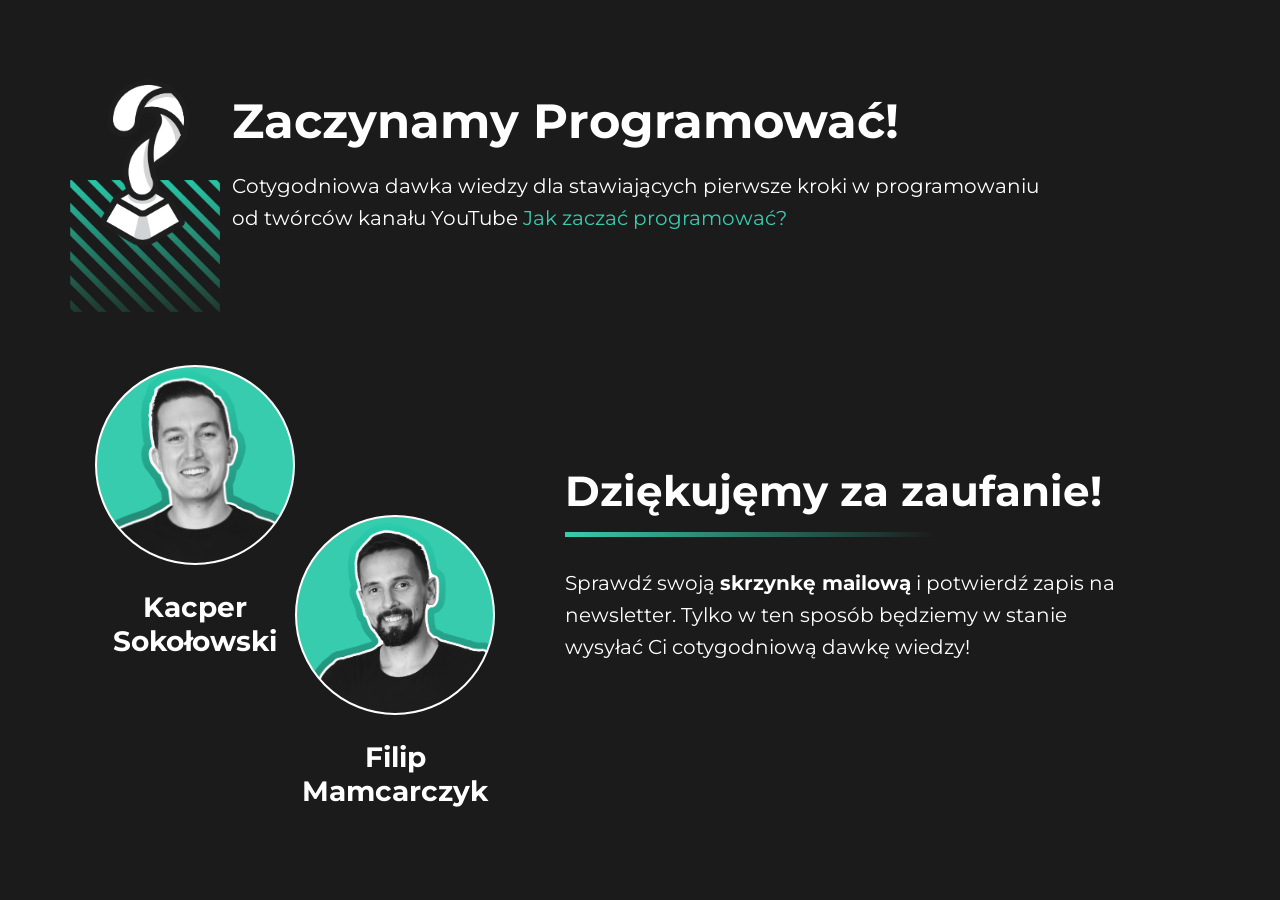
==== dzieki/index.html @ 453f4488 "Implementacja strony" ====
<html>
  <head>
    <meta name="viewport" content="width=device-width, initial-scale=1.0" />
    <link rel="stylesheet" href="../styles.css" />
    <link
      href="https://fonts.googleapis.com/css2?family=Montserrat:wght@400;700&display=swap"
      rel="stylesheet"
    />
    <link rel="icon" type="image/png" href="favicon.png" />
    <title>Zaczynamy Programować - Newsletter</title>
  </head>
  <body>
    <header>
      <div class="header__logotype">
        <div class="header__logo">
          <img
            class="header__logo__bg"
            src="../assets/logo-kreski.png"
            alt=""
          />
          <img
            class="header__logo__question-mark"
            src="../assets/logo-pytajnik.png"
            alt=""
          />
        </div>
        <div>
          <h1>Zaczynamy Programować!</h1>
          <p>
            Cotygodniowa dawka wiedzy dla stawiających pierwsze kroki w
            programowaniu<br />
            od twórców kanału YouTube
            <a href="https://www.youtube.com/channel/UCF4jzVCa2J45NXnNtf6XBoA"
              >Jak zaczać programować?</a
            >
          </p>
        </div>
      </div>
    </header>
    <main>
      <section>
        <div class="row">
          <div class="row__col">
            <div class="person__img person__img--kacper"></div>
            <h3>Kacper Sokołowski</h3>
          </div>

          <div class="row__col">
            <div class="person__img person__img--filip"></div>
            <h3>Filip Mamcarczyk</h3>
          </div>

          <section>
            <h2>Dziękujęmy za zaufanie!</h2>
            <p>
              Sprawdź swoją <b>skrzynkę mailową</b> i potwierdź zapis na
              newsletter. Tylko w ten sposób będziemy w stanie wysyłać Ci
              cotygodniową dawkę wiedzy!
            </p>
          </section>
        </div>
      </section>
    </main>
  </body>
</html>
---- styles.css ----
* {
  box-sizing: border-box;
  margin: 0;
  padding: 0;
}

body {
  background-color: #1b1b1b;
  color: #fff;
  font-family: 'Montserrat', sans-serif;
  width: 100vw;
  overflow-x: hidden;
}

.move-h {
  animation: kf-move-h 10s infinite linear;
}

.move-v {
  animation: kf-move-v 10s infinite linear;
}

header,
main {
  max-width: 1140px;
  width: 100%;
}

header {
  display: flex;
  align-items: center;
  justify-content: space-between;
  position: relative;
  margin: 50px auto;
}

header p {
  padding-left: 12px;
}

.header__logotype {
  display: flex;
  align-items: center;
}

.header__logo {
  position: relative;
  height: 225px;
  width: 150px;
  text-align: center;
}

.header__logo__bg {
  position: absolute;
  width: 150px;
  left: 0;
  top: 130px;
}

.header__logo__question-mark {
  height: 100%;
  width: auto;
  position: relative;
}

h1 {
  padding-left: 12px;
  font-size: 48px;
  margin-bottom: 20px;
}

h2 {
  margin: 100px 0 50px;
  font-size: 42px;
  position: relative;
}

h2:after {
  content: '';
  display: block;
  position: absolute;
  width: 100%;
  height: 5px;
  left: 0;
  bottom: -20px;
  background: linear-gradient(90deg, #38ccae 0%, transparent 60%);
}

h3 {
  margin-top: 25px;
  font-size: 28px;
}

main {
  padding: 0 25px;
}

section {
  width: 100%;
}

a {
  display: inline-block;
  color: #38ccae;
  text-decoration: none;
  position: relative;
}

a:after {
  content: '';
  background: linear-gradient(90deg, transparent, #38ccae);
  left: 0;
  bottom: 0;
  width: 0;
  height: 2px;
  position: absolute;
  transition: width 0.3s;
}

a:hover:after {
  width: 100%;
}

main {
  margin: 0 auto;
}

p {
  font-size: 20px;
  line-height: 32px;
}

.row {
  display: flex;
  margin-top: 90px;
  align-items: flex-start;
  position: relative;
}

.row p {
  flex: 1;
  padding: 0 50px 0 0;
}

.row section {
  padding-left: 70px;
  flex: 1;
}

.row section p {
  margin-bottom: 20px;
}

.row--img-left p {
  padding: 0 0 0 50px;
}

.row__col {
  width: 200px;
  text-align: center;
}

.row__col img {
  max-width: 200px;
}

.about-us__logo {
  width: 200px;
  border-radius: 50%;
  display: none;
}

.person__img {
  width: 200px;
  height: 200px;
  margin: 0 auto;
  background-size: 250px auto;
  background-color: #38ccae;
  border-radius: 50%;
  border: solid 2px #fff;
  position: relative;
}

.person__img--filip {
  margin-top: 150px;
  background-image: url('assets/filip.png');
  background-position: -10px -50px;
}

.person__img--kacper {
  background-image: url('assets/kacper.png');
  background-position: -30px -10px;
}

.person__contact {
  margin: 20px 10px;
}

.person__contact:after {
  bottom: -10px;
}

/*positioning*/

.header__guys {
  display: none;
  text-align: right;
  position: relative;
}

.header__guys {
  display: none;
}

.header__guys__left {
  max-width: 250px;
  position: absolute;
  top: -25px;
  left: -150px;
}

.header__guys__right {
  position: relative;
  margin-top: 50px;
  max-width: 225px;
}

.header__guys__dots {
  position: absolute;
  width: 200px;
  top: -25px;
  left: -200px;
}

.header__guys__waves {
  position: absolute;
  width: 300px;
  bottom: -25px;
  left: -200px;
  z-index: 1;
}

.header__bg {
  display: none;
}

.header__bg img {
  height: 100px;
  position: absolute;
}

.header__bg .header__bg__ring-1,
.header__bg .header__bg__ring-2,
.header__bg .header__bg__ring-3 {
  height: 25px;
}

.header__bg .header__bg__ring-1 {
  left: -100px;
  top: 40%;
}

.header__bg .header__bg__ring-2 {
  left: 45%;
  top: 50px;
}

.header__bg .header__bg__ring-3 {
  right: -100px;
  top: -25px;
  animation-delay: -3s;
}

.header__bg .header__bg__circle-1 {
  left: 35%;
  top: -25px;
}

.header__bg .header__bg__circle-2 {
  left: 20%;
  bottom: -100px;
}

.header__bg .header__bg__zigzag {
  height: 75px;
  left: 50px;
  top: -50px;
  opacity: 0.5;
}

.header__bg .header__bg__dots {
  height: 125px;
  left: -200px;
  bottom: 0px;
}

.header__bg .header__bg__button {
  left: -150px;
  bottom: -20px;
  animation-delay: 1s;
}

.header__bg .header__bg__question-mark {
  left: 30%;
  bottom: -100px;
}

.row__bg {
  display: none;
}

.row__bg img {
  position: absolute;
  z-index: -1;
}

.row__bg__circle-1 {
  width: 100px;
  top: -30px;
  right: 150px;
}

.row__bg__zigzag-1 {
  height: 80px;
  right: -50px;
  bottom: -30px;
}

.row__bg__zigzag-2 {
  height: 100px;
  right: -150px;
  top: -50px;
  opacity: 0.5;
}

.row__bg__zigzag-3 {
  height: 100px;
  left: 100%;
  top: -50px;
  opacity: 0.5;
}

.row__bg__dots-1 {
  width: 150px;
  left: -80px;
  top: 60px;
}

.row__bg__dots-2 {
  width: 225px;
  left: 30%;
  top: -100px;
}

.row__bg__dots-3 {
  width: 300px;
  right: 10%;
  top: 0;
}

.row__bg__dots-4 {
  width: 300px;
  right: -10%;
  top: 0;
}

.row__bg__dots-4 {
  width: 350px;
  left: 25%;
  top: -125px;
}

.row__bg__dots-5 {
  width: 425px;
  left: 65%;
  top: 1200px;
}

.row__bg__button-1 {
  width: 125px;
  right: -125px;
  top: -100px;
  opacity: 0.5;
}

.row__bg__waves-1 {
  height: 100px;
  top: 0;
  left: -200px;
  opacity: 0.1;
  animation-delay: 2s;
}

.row__bg__waves-2 {
  height: 100px;
  top: 800px;
  right: -200px;
  opacity: 0.1;
  animation-delay: 2s;
}

.section__bg__question-mark-1 {
  height: 75px;
  left: 45%;
  bottom: -100px;
}

.header__bg__circle-2 {
  width: 400px;
  left: -300px;
  top: 50px;
  opacity: 0.5;
}

.row__bg__button-2 {
  height: 100px;
  top: 100%;
  right: 150px;
  opacity: 0.5;
  animation-delay: 2s;
}

.row__bg__button-3 {
  height: 120px;
  top: 500px;
  left: 150px;
  opacity: 0.2;
  animation-delay: 2s;
}

.row__bg__button-3 {
  height: 200px;
  top: 1000px;
  left: -150px;
  opacity: 0.4;
  animation-delay: 2s;
}

.row__bg__ring-3,
.row__bg__ring-4,
.row__bg__ring-5,
.row__bg__ring-6,
.row__bg__ring-7,
.row__bg__ring-8 {
  height: 25px;
}

.row__bg__circle-3 {
  width: 300px;
  left: -300px;
  top: -250px;
  opacity: 0.5;
}

.row__bg__ring-4 {
  right: -75px;
  top: -25px;
  animation-delay: 3s;
}

.row__bg__ring-5 {
  left: -125px;
  bottom: 25px;
  animation-delay: 5s;
}

.row__bg__ring-6 {
  right: -100px;
  bottom: 25px;
  animation-delay: 1s;
}

.row__bg__ring-7 {
  left: -100px;
  top: -25px;
  animation-delay: 2s;
}

.row__bg__ring-8 {
  left: 30%;
  top: -75px;
  animation-delay: 6s;
}

.row__bg__ring-9 {
  left: -80px;
  top: 375px;
  animation-delay: 6s;
}

.main-video-container {
  overflow: hidden;
  position: relative;
  width: 100%;
  margin-bottom: 50px;
}

.main-video-container::after {
  padding-top: 56.25%;
  display: block;
  content: '';
}

.main-video-container iframe {
  position: absolute;
  top: 0;
  left: 0;
  width: 100%;
  height: 100%;
}

.main-video-description {
  margin-bottom: 50px;
}

.episode {
  display: block;
  font-size: 24px;
  margin: 16px 0;
}

.episode a {
  color: #fff;
  transition: color 0.3s;
}

.episode a:hover {
  color: #38ccae;
}

.rotate-slow {
  animation: kf-rotate 100s infinite;
}

.rotate-medium {
  animation: kf-rotate 80s infinite;
}

.rotate-fast {
  animation: kf-rotate 60s infinite;
}

.blink {
  animation: kf-blink 1.25s infinite;
}

@keyframes kf-rotate {
  0% {
    transform: rotate(0deg);
  }
  100% {
    transform: rotate(360deg);
  }
}

@keyframes kf-move-h {
  0% {
    transform: translateX(0);
  }
  25% {
    transform: translateX(25px);
  }
  75% {
    transform: translateX(-25px);
  }
  100% {
    transform: translateX(0);
  }
}

@keyframes kf-move-v {
  0% {
    transform: translateY(0);
  }
  25% {
    transform: translateY(25px);
  }
  50% {
    transform: translateY(0);
  }
  75% {
    transform: translateY(-25px);
  }
  100% {
    transform: translateY(0);
  }
}

@keyframes kf-blink {
  0% {
    opacity: 1;
  }
  50% {
    opacity: 1;
  }
  51% {
    opacity: 0;
  }
  100% {
    opacity: 0;
  }
}

/* RWD */

@media (min-width: 813px) {
  .header__bg {
    display: block;
  }

  .about-us__logo {
    display: block;
  }

  .header__guys {
    display: block;
  }

  .row__bg {
    display: block;
  }
}

@media (max-width: 812px) {
  header {
    margin: 25px 0 50px;
  }

  main {
    margin: 25px 0;
    padding: 0 25px;
  }

  .header__logotype {
    flex-wrap: wrap;
    justify-content: center;
  }

  .header__logo {
    margin-bottom: 50px;
    order: 2;
  }

  h1 {
    font-size: 42px;
    order: 1;
    padding-left: 0;
  }

  h2 {
    margin: 50px 0;
  }

  h2:after {
    background: linear-gradient(90deg, #38ccae 0%, #1b1b1b 90%);
  }

  .row {
    width: 100%;
    flex-wrap: wrap;
    margin-top: 25px;
    justify-content: center;
  }

  .row p {
    margin: 25px 0 50px;
    padding: 0;
    order: 1;
    font-size: 16px;
  }

  .row__col {
    width: 100%;
  }
}

#subscribe-button {
  color: white;
  font-weight: 900;
  font-size: 32px;
  width: 100%;
  background-color: #38ccae;
  padding: 20px 0;
  text-align: center;
}
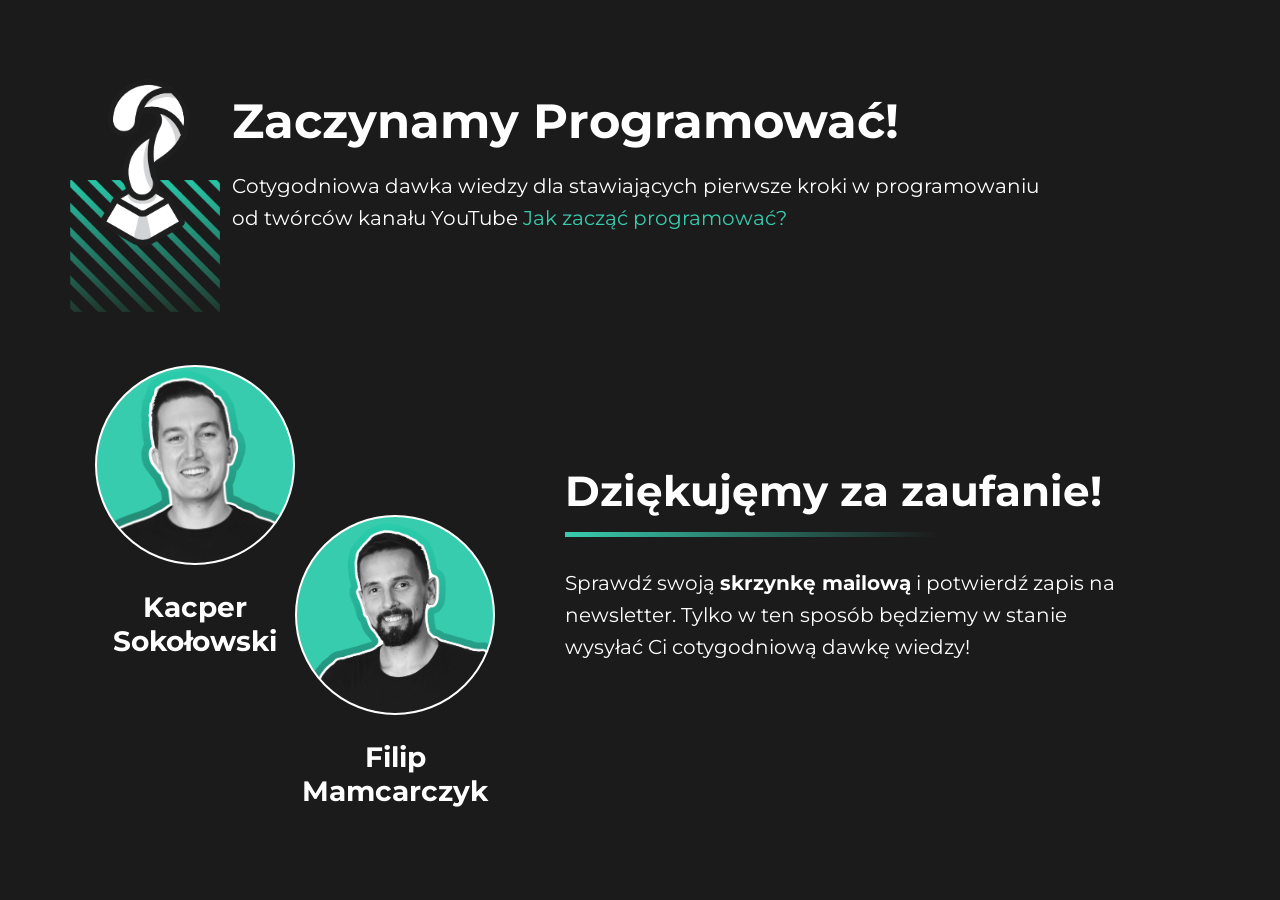
==== commit 6ab85d0f: "Fix typo" ====
--- a/dzieki/index.html
+++ b/dzieki/index.html
@@ -31,7 +31,7 @@
             programowaniu<br />
             od twórców kanału YouTube
             <a href="https://www.youtube.com/channel/UCF4jzVCa2J45NXnNtf6XBoA"
-              >Jak zaczać programować?</a
+              >Jak zacząć programować?</a
             >
           </p>
         </div>
@@ -61,5 +61,20 @@
         </div>
       </section>
     </main>
+
+    <!-- Global site tag (gtag.js) - Google Analytics -->
+    <script
+      async
+      src="https://www.googletagmanager.com/gtag/js?id=G-33ZYPK6H87"
+    ></script>
+    <script>
+      window.dataLayer = window.dataLayer || [];
+      function gtag() {
+        dataLayer.push(arguments);
+      }
+      gtag('js', new Date());
+
+      gtag('config', 'G-33ZYPK6H87');
+    </script>
   </body>
 </html>
--- a/styles.css
+++ b/styles.css
@@ -10,14 +10,6 @@
   font-family: 'Montserrat', sans-serif;
   width: 100vw;
   overflow-x: hidden;
-}
-
-.move-h {
-  animation: kf-move-h 10s infinite linear;
-}
-
-.move-v {
-  animation: kf-move-v 10s infinite linear;
 }
 
 header,
@@ -151,23 +143,9 @@
   margin-bottom: 20px;
 }
 
-.row--img-left p {
-  padding: 0 0 0 50px;
-}
-
 .row__col {
   width: 200px;
   text-align: center;
-}
-
-.row__col img {
-  max-width: 200px;
-}
-
-.about-us__logo {
-  width: 200px;
-  border-radius: 50%;
-  display: none;
 }
 
 .person__img {
@@ -192,434 +170,9 @@
   background-position: -30px -10px;
 }
 
-.person__contact {
-  margin: 20px 10px;
-}
-
-.person__contact:after {
-  bottom: -10px;
-}
-
 /*positioning*/
 
-.header__guys {
-  display: none;
-  text-align: right;
-  position: relative;
-}
-
-.header__guys {
-  display: none;
-}
-
-.header__guys__left {
-  max-width: 250px;
-  position: absolute;
-  top: -25px;
-  left: -150px;
-}
-
-.header__guys__right {
-  position: relative;
-  margin-top: 50px;
-  max-width: 225px;
-}
-
-.header__guys__dots {
-  position: absolute;
-  width: 200px;
-  top: -25px;
-  left: -200px;
-}
-
-.header__guys__waves {
-  position: absolute;
-  width: 300px;
-  bottom: -25px;
-  left: -200px;
-  z-index: 1;
-}
-
-.header__bg {
-  display: none;
-}
-
-.header__bg img {
-  height: 100px;
-  position: absolute;
-}
-
-.header__bg .header__bg__ring-1,
-.header__bg .header__bg__ring-2,
-.header__bg .header__bg__ring-3 {
-  height: 25px;
-}
-
-.header__bg .header__bg__ring-1 {
-  left: -100px;
-  top: 40%;
-}
-
-.header__bg .header__bg__ring-2 {
-  left: 45%;
-  top: 50px;
-}
-
-.header__bg .header__bg__ring-3 {
-  right: -100px;
-  top: -25px;
-  animation-delay: -3s;
-}
-
-.header__bg .header__bg__circle-1 {
-  left: 35%;
-  top: -25px;
-}
-
-.header__bg .header__bg__circle-2 {
-  left: 20%;
-  bottom: -100px;
-}
-
-.header__bg .header__bg__zigzag {
-  height: 75px;
-  left: 50px;
-  top: -50px;
-  opacity: 0.5;
-}
-
-.header__bg .header__bg__dots {
-  height: 125px;
-  left: -200px;
-  bottom: 0px;
-}
-
-.header__bg .header__bg__button {
-  left: -150px;
-  bottom: -20px;
-  animation-delay: 1s;
-}
-
-.header__bg .header__bg__question-mark {
-  left: 30%;
-  bottom: -100px;
-}
-
-.row__bg {
-  display: none;
-}
-
-.row__bg img {
-  position: absolute;
-  z-index: -1;
-}
-
-.row__bg__circle-1 {
-  width: 100px;
-  top: -30px;
-  right: 150px;
-}
-
-.row__bg__zigzag-1 {
-  height: 80px;
-  right: -50px;
-  bottom: -30px;
-}
-
-.row__bg__zigzag-2 {
-  height: 100px;
-  right: -150px;
-  top: -50px;
-  opacity: 0.5;
-}
-
-.row__bg__zigzag-3 {
-  height: 100px;
-  left: 100%;
-  top: -50px;
-  opacity: 0.5;
-}
-
-.row__bg__dots-1 {
-  width: 150px;
-  left: -80px;
-  top: 60px;
-}
-
-.row__bg__dots-2 {
-  width: 225px;
-  left: 30%;
-  top: -100px;
-}
-
-.row__bg__dots-3 {
-  width: 300px;
-  right: 10%;
-  top: 0;
-}
-
-.row__bg__dots-4 {
-  width: 300px;
-  right: -10%;
-  top: 0;
-}
-
-.row__bg__dots-4 {
-  width: 350px;
-  left: 25%;
-  top: -125px;
-}
-
-.row__bg__dots-5 {
-  width: 425px;
-  left: 65%;
-  top: 1200px;
-}
-
-.row__bg__button-1 {
-  width: 125px;
-  right: -125px;
-  top: -100px;
-  opacity: 0.5;
-}
-
-.row__bg__waves-1 {
-  height: 100px;
-  top: 0;
-  left: -200px;
-  opacity: 0.1;
-  animation-delay: 2s;
-}
-
-.row__bg__waves-2 {
-  height: 100px;
-  top: 800px;
-  right: -200px;
-  opacity: 0.1;
-  animation-delay: 2s;
-}
-
-.section__bg__question-mark-1 {
-  height: 75px;
-  left: 45%;
-  bottom: -100px;
-}
-
-.header__bg__circle-2 {
-  width: 400px;
-  left: -300px;
-  top: 50px;
-  opacity: 0.5;
-}
-
-.row__bg__button-2 {
-  height: 100px;
-  top: 100%;
-  right: 150px;
-  opacity: 0.5;
-  animation-delay: 2s;
-}
-
-.row__bg__button-3 {
-  height: 120px;
-  top: 500px;
-  left: 150px;
-  opacity: 0.2;
-  animation-delay: 2s;
-}
-
-.row__bg__button-3 {
-  height: 200px;
-  top: 1000px;
-  left: -150px;
-  opacity: 0.4;
-  animation-delay: 2s;
-}
-
-.row__bg__ring-3,
-.row__bg__ring-4,
-.row__bg__ring-5,
-.row__bg__ring-6,
-.row__bg__ring-7,
-.row__bg__ring-8 {
-  height: 25px;
-}
-
-.row__bg__circle-3 {
-  width: 300px;
-  left: -300px;
-  top: -250px;
-  opacity: 0.5;
-}
-
-.row__bg__ring-4 {
-  right: -75px;
-  top: -25px;
-  animation-delay: 3s;
-}
-
-.row__bg__ring-5 {
-  left: -125px;
-  bottom: 25px;
-  animation-delay: 5s;
-}
-
-.row__bg__ring-6 {
-  right: -100px;
-  bottom: 25px;
-  animation-delay: 1s;
-}
-
-.row__bg__ring-7 {
-  left: -100px;
-  top: -25px;
-  animation-delay: 2s;
-}
-
-.row__bg__ring-8 {
-  left: 30%;
-  top: -75px;
-  animation-delay: 6s;
-}
-
-.row__bg__ring-9 {
-  left: -80px;
-  top: 375px;
-  animation-delay: 6s;
-}
-
-.main-video-container {
-  overflow: hidden;
-  position: relative;
-  width: 100%;
-  margin-bottom: 50px;
-}
-
-.main-video-container::after {
-  padding-top: 56.25%;
-  display: block;
-  content: '';
-}
-
-.main-video-container iframe {
-  position: absolute;
-  top: 0;
-  left: 0;
-  width: 100%;
-  height: 100%;
-}
-
-.main-video-description {
-  margin-bottom: 50px;
-}
-
-.episode {
-  display: block;
-  font-size: 24px;
-  margin: 16px 0;
-}
-
-.episode a {
-  color: #fff;
-  transition: color 0.3s;
-}
-
-.episode a:hover {
-  color: #38ccae;
-}
-
-.rotate-slow {
-  animation: kf-rotate 100s infinite;
-}
-
-.rotate-medium {
-  animation: kf-rotate 80s infinite;
-}
-
-.rotate-fast {
-  animation: kf-rotate 60s infinite;
-}
-
-.blink {
-  animation: kf-blink 1.25s infinite;
-}
-
-@keyframes kf-rotate {
-  0% {
-    transform: rotate(0deg);
-  }
-  100% {
-    transform: rotate(360deg);
-  }
-}
-
-@keyframes kf-move-h {
-  0% {
-    transform: translateX(0);
-  }
-  25% {
-    transform: translateX(25px);
-  }
-  75% {
-    transform: translateX(-25px);
-  }
-  100% {
-    transform: translateX(0);
-  }
-}
-
-@keyframes kf-move-v {
-  0% {
-    transform: translateY(0);
-  }
-  25% {
-    transform: translateY(25px);
-  }
-  50% {
-    transform: translateY(0);
-  }
-  75% {
-    transform: translateY(-25px);
-  }
-  100% {
-    transform: translateY(0);
-  }
-}
-
-@keyframes kf-blink {
-  0% {
-    opacity: 1;
-  }
-  50% {
-    opacity: 1;
-  }
-  51% {
-    opacity: 0;
-  }
-  100% {
-    opacity: 0;
-  }
-}
-
 /* RWD */
-
-@media (min-width: 813px) {
-  .header__bg {
-    display: block;
-  }
-
-  .about-us__logo {
-    display: block;
-  }
-
-  .header__guys {
-    display: block;
-  }
-
-  .row__bg {
-    display: block;
-  }
-}
 
 @media (max-width: 812px) {
   header {
@@ -683,3 +236,11 @@
   padding: 20px 0;
   text-align: center;
 }
+
+#subscribe-button:hover {
+  box-shadow: inset 0 0 5px #000000;
+}
+
+#subscribe-button:after {
+  background: none;
+}
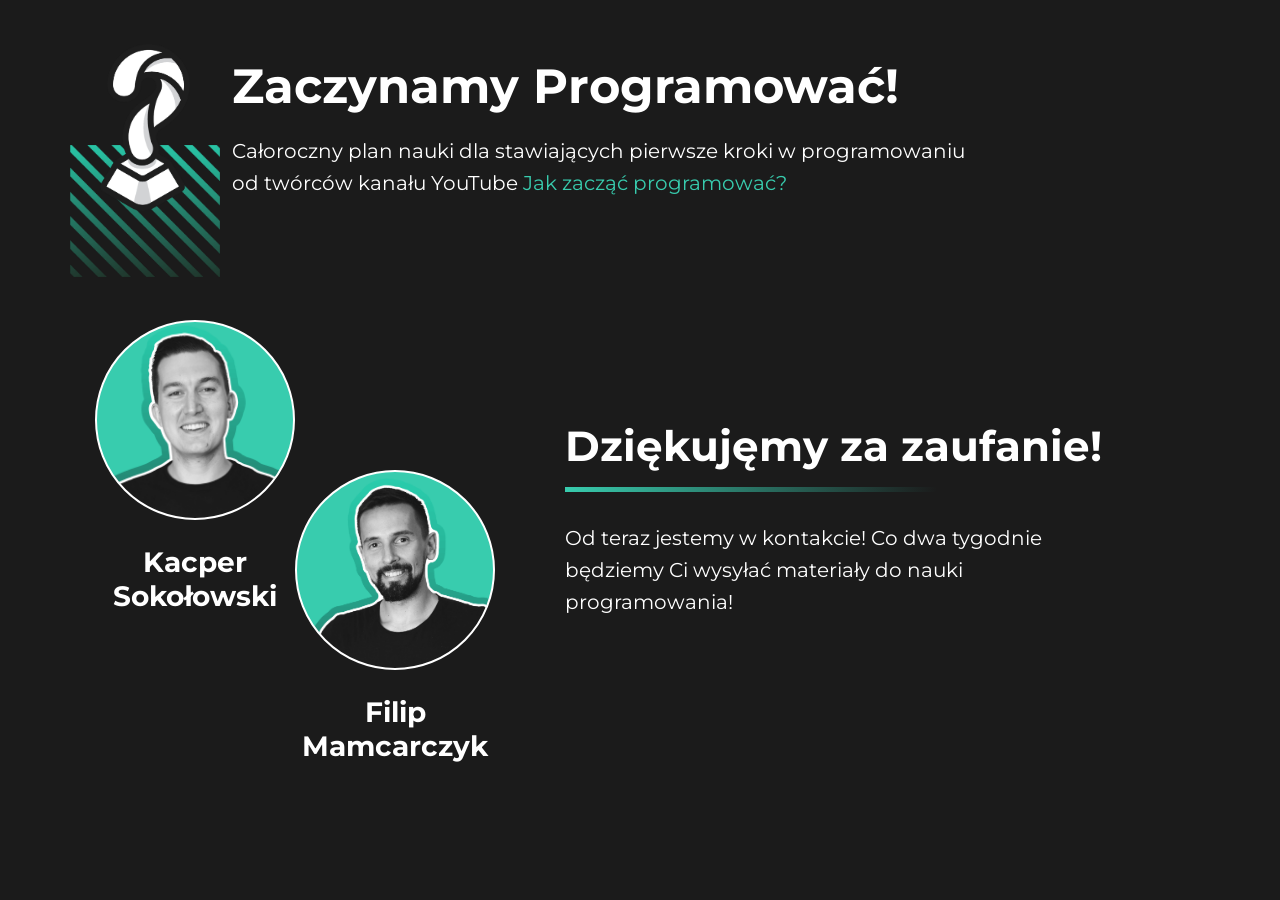
==== commit e38c8613: "stylefixing" ====
--- a/dzieki/index.html
+++ b/dzieki/index.html
@@ -6,7 +6,7 @@
       href="https://fonts.googleapis.com/css2?family=Montserrat:wght@400;700&display=swap"
       rel="stylesheet"
     />
-    <link rel="icon" type="image/png" href="favicon.png" />
+    <link rel="icon" type="image/png" href="../favicon.png" />
     <title>Zaczynamy Programować - Newsletter</title>
   </head>
   <body>
@@ -27,7 +27,7 @@
         <div>
           <h1>Zaczynamy Programować!</h1>
           <p>
-            Cotygodniowa dawka wiedzy dla stawiających pierwsze kroki w
+            Całoroczny plan nauki dla stawiających pierwsze kroki w
             programowaniu<br />
             od twórców kanału YouTube
             <a href="https://www.youtube.com/channel/UCF4jzVCa2J45NXnNtf6XBoA"
@@ -53,9 +53,8 @@
           <section>
             <h2>Dziękujęmy za zaufanie!</h2>
             <p>
-              Sprawdź swoją <b>skrzynkę mailową</b> i potwierdź zapis na
-              newsletter. Tylko w ten sposób będziemy w stanie wysyłać Ci
-              cotygodniową dawkę wiedzy!
+              Od teraz jestemy w kontakcie! Co dwa tygodnie będziemy Ci wysyłać
+              materiały do nauki programowania!
             </p>
           </section>
         </div>
@@ -72,9 +71,9 @@
       function gtag() {
         dataLayer.push(arguments);
       }
-      gtag('js', new Date());
+      gtag("js", new Date());
 
-      gtag('config', 'G-33ZYPK6H87');
+      gtag("config", "G-33ZYPK6H87");
     </script>
   </body>
 </html>
--- a/styles.css
+++ b/styles.css
@@ -7,7 +7,7 @@
 body {
   background-color: #1b1b1b;
   color: #fff;
-  font-family: 'Montserrat', sans-serif;
+  font-family: "Montserrat", sans-serif;
   width: 100vw;
   overflow-x: hidden;
 }
@@ -23,7 +23,7 @@
   align-items: center;
   justify-content: space-between;
   position: relative;
-  margin: 50px auto;
+  margin: 15px auto;
 }
 
 header p {
@@ -68,7 +68,7 @@
 }
 
 h2:after {
-  content: '';
+  content: "";
   display: block;
   position: absolute;
   width: 100%;
@@ -99,7 +99,7 @@
 }
 
 a:after {
-  content: '';
+  content: "";
   background: linear-gradient(90deg, transparent, #38ccae);
   left: 0;
   bottom: 0;
@@ -124,7 +124,7 @@
 
 .row {
   display: flex;
-  margin-top: 90px;
+  margin-top: 80px;
   align-items: flex-start;
   position: relative;
 }
@@ -140,7 +140,7 @@
 }
 
 .row section p {
-  margin-bottom: 20px;
+  margin-bottom: 15px;
 }
 
 .row__col {
@@ -161,18 +161,26 @@
 
 .person__img--filip {
   margin-top: 150px;
-  background-image: url('assets/filip.png');
+  background-image: url("assets/filip.png");
   background-position: -10px -50px;
 }
 
 .person__img--kacper {
-  background-image: url('assets/kacper.png');
+  background-image: url("assets/kacper.png");
   background-position: -30px -10px;
 }
 
 /*positioning*/
 
 /* RWD */
+
+#mobile-headline {
+  display: none;
+}
+
+#authors {
+  display: none;
+}
 
 @media (max-width: 812px) {
   header {
@@ -190,14 +198,26 @@
   }
 
   .header__logo {
-    margin-bottom: 50px;
-    order: 2;
+    display: none;
+  }
+
+  header p {
+    padding: 0 25px;
+    display: none;
+  }
+
+  #mobile-headline {
+    display: block;
+  }
+
+  #authors {
+    display: block;
   }
 
   h1 {
-    font-size: 42px;
+    font-size: 32px;
     order: 1;
-    padding-left: 0;
+    padding: 0 20px;
   }
 
   h2 {
@@ -222,8 +242,17 @@
     font-size: 16px;
   }
 
+  .row section {
+    order: 1;
+  }
+
+  .row section {
+    padding-left: 0;
+  }
+
   .row__col {
     width: 100%;
+    order: 2;
   }
 }
 
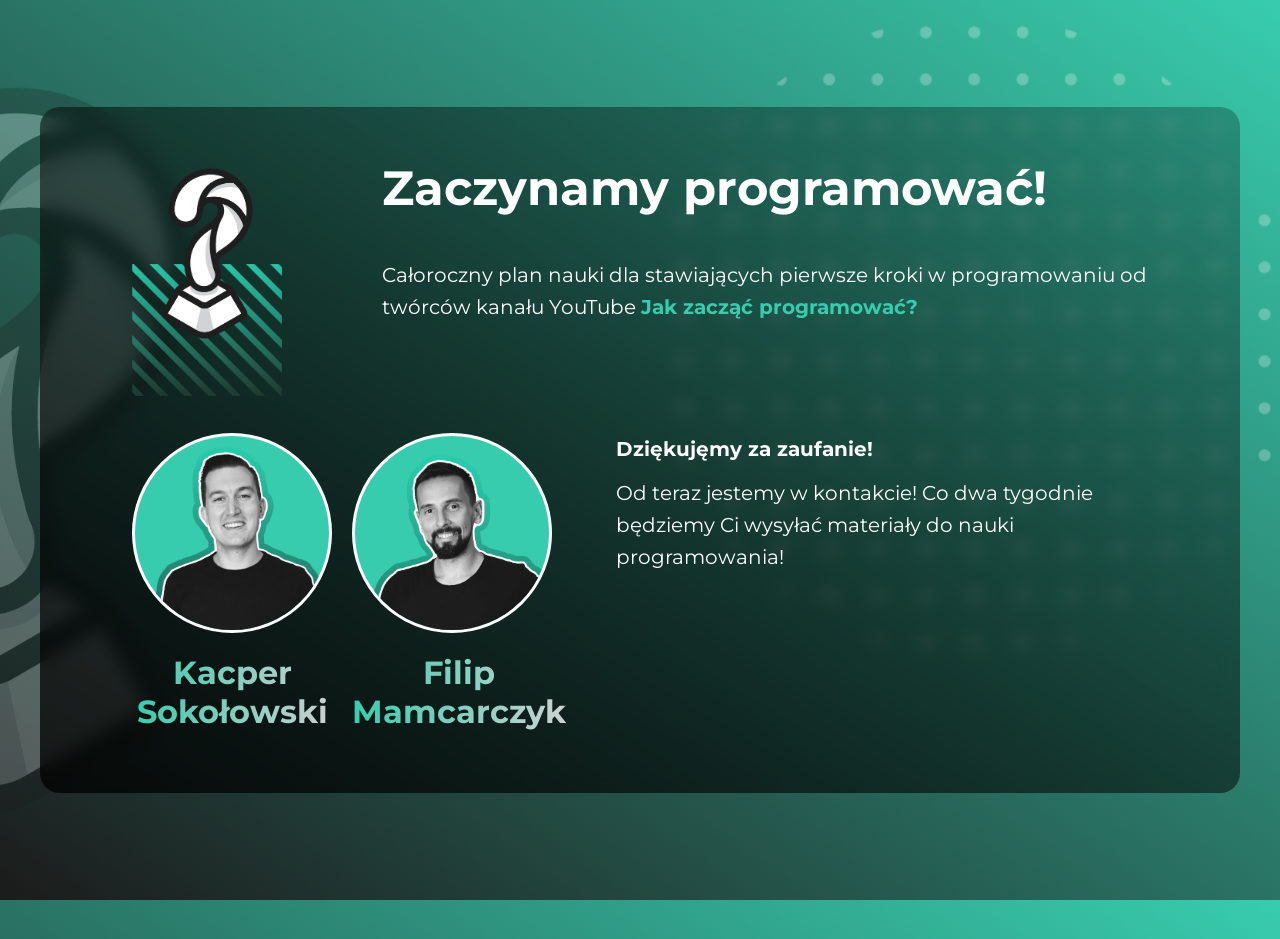
==== commit 3ca62edf: "Glass redesign" ====
--- a/dzieki/index.html
+++ b/dzieki/index.html
@@ -10,59 +10,55 @@
     <title>Zaczynamy Programować - Newsletter</title>
   </head>
   <body>
-    <header>
-      <div class="header__logotype">
-        <div class="header__logo">
-          <img
-            class="header__logo__bg"
-            src="../assets/logo-kreski.png"
-            alt=""
-          />
-          <img
-            class="header__logo__question-mark"
-            src="../assets/logo-pytajnik.png"
-            alt=""
-          />
-        </div>
-        <div>
-          <h1>Zaczynamy Programować!</h1>
-          <p>
-            Całoroczny plan nauki dla stawiających pierwsze kroki w
-            programowaniu<br />
-            od twórców kanału YouTube
-            <a href="https://www.youtube.com/channel/UCF4jzVCa2J45NXnNtf6XBoA"
-              >Jak zacząć programować?</a
-            >
+    <div class="background">
+      <img src="../img/button.png" alt="" class="background__img background__img--button">
+      <img src="../img/dots.png"  alt="" class="background__img background__img--dots">
+      
+      <img src="../img/logo-question-mark.png" alt="" class="background__img background__img--logo">
+  </div>
+  <div class="container">
+      <div class="logo">
+          <img src="../img/logo-bg.png" alt="" class="logo__bg">
+          <img src="../img/logo-question-mark.png" alt="" class="logo__question-mark">
+      </div>
+      <header>
+          <h1>Zaczynamy programować!</h1>
+          <p>Całoroczny plan nauki dla stawiających pierwsze kroki w programowaniu od twórców kanału YouTube 
+              <a class="header__link" href="https://jakzaczacprogramowac.pl">
+                  Jak zacząć programować?
+              </a>
           </p>
-        </div>
-      </div>
-    </header>
-    <main>
-      <section>
-        <div class="row">
-          <div class="row__col">
-            <div class="person__img person__img--kacper"></div>
-            <h3>Kacper Sokołowski</h3>
-          </div>
-
-          <div class="row__col">
-            <div class="person__img person__img--filip"></div>
-            <h3>Filip Mamcarczyk</h3>
-          </div>
-
+      </header>
+      <main>
+          <section class="section--people">
+              <h2 id="authors">Autorzy</h2>
+              <ul class="people">
+                  <li class="person">
+                      <div class="person__img-container">
+                          <img src="../img/kacper.png" alt="" class="person__img">
+                      </div>
+                      <span class="person__name">Kacper Sokołowski</span>
+                  </li>
+                  <li class="person">
+                      <div class="person__img-container">
+                          <img src="../img/filip.png" alt="" class="person__img person__img--filip">
+                      </div>
+                      <span class="person__name">Filip Mamcarczyk</span>
+                  </li>
+              </ul>
+          </section>
           <section>
-            <h2>Dziękujęmy za zaufanie!</h2>
-            <p>
-              Od teraz jestemy w kontakcie! Co dwa tygodnie będziemy Ci wysyłać
-              materiały do nauki programowania!
-            </p>
+              <p><b>Dziękujęmy za zaufanie!</b></p>
+              <p>
+                Od teraz jestemy w kontakcie! Co dwa tygodnie będziemy Ci wysyłać
+                materiały do nauki programowania!
+              </p>
           </section>
-        </div>
-      </section>
-    </main>
+      </main>
+  </div>  
 
     <!-- Global site tag (gtag.js) - Google Analytics -->
-    <script
+    <!-- <script
       async
       src="https://www.googletagmanager.com/gtag/js?id=G-33ZYPK6H87"
     ></script>
@@ -74,6 +70,6 @@
       gtag("js", new Date());
 
       gtag("config", "G-33ZYPK6H87");
-    </script>
+    </script> -->
   </body>
 </html>
--- a/styles.css
+++ b/styles.css
@@ -1,173 +1,216 @@
+:root {
+  --green: #38ccae;
+  --dark: #1b1b1b;
+}
+
 * {
+  padding: 0;
+  margin: 0;
   box-sizing: border-box;
-  margin: 0;
-  padding: 0;
 }
 
 body {
-  background-color: #1b1b1b;
+  width: 100vw;
+  height: 100vh;
+  display: flex;
+  justify-content: center;
+  align-items: center;
+  background: #1b1b1b;
+  background: linear-gradient(to top right, var(--dark), var(--green));
+  overflow: hidden;
+}
+
+.container {
+  max-width: 1200px;
+  display: flex;
+  flex-wrap: wrap;
+  padding: 32px 92px;
+  border-radius: 20px;
+  background: linear-gradient(to left bottom, rgba(0, 0, 0, 0.25), rgba(0, 0, 0, 0.75));
+  backdrop-filter: blur(8px);
   color: #fff;
-  font-family: "Montserrat", sans-serif;
-  width: 100vw;
-  overflow-x: hidden;
-}
-
-header,
-main {
-  max-width: 1140px;
+  font-family: "Montserrat", Arial, Helvetica, sans-serif;
+}
+
+
+.background__img {
+  position: absolute;
+}
+
+.background__img--button {
+  right: 60%;
+  bottom: 100%;
+  height: 30vh;
+  animation: slideDown 12s linear infinite;
+}   
+
+.background__img--dots {
+  left: 50%;
+  top: 0;
+  height: 75vh;
+  animation: rotate 25s linear infinite;
+}
+
+.background__img--logo {
+  left: 0;
+  top: 50%;
+  width: 50%;
+  transform: translate(-50%, -50%);
+  opacity: 0.25;
+}
+
+header {
+  flex: 1;
+}
+
+.header__link {
+  position: relative;
+  color: var(--green);
+  font-weight: 700;
+  text-decoration: none;
+}
+
+.header__link:after {
+  content: "";
+  position: absolute;
+  top: 100%;
+  left: 0;
+  width: 0;
+  height: 3px;
+  background: linear-gradient(90deg, transparent, var(--green));
+  transition: width 0.3s;
+}
+
+.header__link:hover:after {
   width: 100%;
 }
 
-header {
-  display: flex;
-  align-items: center;
-  justify-content: space-between;
+.logo {
+  margin-right: 100px;
   position: relative;
-  margin: 15px auto;
-}
-
-header p {
-  padding-left: 12px;
-}
-
-.header__logotype {
-  display: flex;
-  align-items: center;
-}
-
-.header__logo {
+}
+
+.logo__bg {
+  width: 150px;
+  top: 125px;
+  position: absolute;
+}
+
+.logo__question-mark {
+  width: 150px;
   position: relative;
-  height: 225px;
-  width: 150px;
-  text-align: center;
-}
-
-.header__logo__bg {
-  position: absolute;
-  width: 150px;
-  left: 0;
-  top: 130px;
-}
-
-.header__logo__question-mark {
-  height: 100%;
-  width: auto;
-  position: relative;
 }
 
 h1 {
-  padding-left: 12px;
+  padding: 20px 0 42px;
   font-size: 48px;
-  margin-bottom: 20px;
-}
-
-h2 {
-  margin: 100px 0 50px;
-  font-size: 42px;
-  position: relative;
-}
-
-h2:after {
-  content: "";
-  display: block;
-  position: absolute;
-  width: 100%;
-  height: 5px;
-  left: 0;
-  bottom: -20px;
-  background: linear-gradient(90deg, #38ccae 0%, transparent 60%);
-}
-
-h3 {
-  margin-top: 25px;
-  font-size: 28px;
-}
-
-main {
-  padding: 0 25px;
-}
-
-section {
-  width: 100%;
-}
-
-a {
-  display: inline-block;
-  color: #38ccae;
-  text-decoration: none;
-  position: relative;
-}
-
-a:after {
-  content: "";
-  background: linear-gradient(90deg, transparent, #38ccae);
-  left: 0;
-  bottom: 0;
-  width: 0;
-  height: 2px;
-  position: absolute;
-  transition: width 0.3s;
-}
-
-a:hover:after {
-  width: 100%;
-}
-
-main {
-  margin: 0 auto;
+  color: #fff;
 }
 
 p {
+  padding-bottom: 12px;
   font-size: 20px;
   line-height: 32px;
 }
 
-.row {
+main {
   display: flex;
-  margin-top: 80px;
-  align-items: flex-start;
+  padding-top: 65px;
+  padding-bottom: 30px;
+}
+
+#subscribe-button {
+  display: inline-block;
+  margin-top: 20px;
   position: relative;
-}
-
-.row p {
-  flex: 1;
-  padding: 0 50px 0 0;
-}
-
-.row section {
-  padding-left: 70px;
-  flex: 1;
-}
-
-.row section p {
-  margin-bottom: 15px;
-}
-
-.row__col {
-  width: 200px;
+  width: 350px;
+  padding: 16px 0;
+  color: #fff;
+  font-size: 42px;
+  font-weight: 700;
+  background-color: var(--green);
   text-align: center;
-}
-
-.person__img {
+    background: linear-gradient(
+    to right top, var(--green), rgba(255, 255, 255, 0.6) 
+  );
+  border: none;
+  cursor: pointer;
+  overflow: hidden;
+  text-decoration: none;
+  text-align: center;
+}
+
+#subscribe-button:focus {
+  outline-color: #fff;
+}
+
+#subscribe-button::after {
+  content: "";
+  height: 150%;
+  width: 50px;
+  position: absolute;
+  left: -80px;
+  top: -25%;
+  transition: transform 0.4s;
+  background-color: rgba(255, 255, 255, 0.2);
+  transform: translateX(0) rotate(20deg);
+}
+
+#subscribe-button:hover:after {
+  transform: translateX(500px) rotate(20deg);
+}
+
+.people {
+  display: flex;
+  height: 100%;
+  margin-right: 50px;
+  list-style-type: none;
+}
+
+.person:last-child {
+  margin-left: 20px;
+  align-self: flex-end;
+}
+
+.person__img-container {
   width: 200px;
   height: 200px;
-  margin: 0 auto;
-  background-size: 250px auto;
-  background-color: #38ccae;
-  border-radius: 50%;
-  border: solid 2px #fff;
-  position: relative;
+  margin-bottom: 20px;
+  background: var(--green);
+  border: solid 3px #fff;
+  border-radius: 100%;
+  overflow: hidden;
+}
+
+.person__img {
+  width: 100%;
 }
 
 .person__img--filip {
-  margin-top: 150px;
-  background-image: url("assets/filip.png");
-  background-position: -10px -50px;
-}
-
-.person__img--kacper {
-  background-image: url("assets/kacper.png");
-  background-position: -30px -10px;
+  width: 110%;
+  transform: translateY(-30px);
+}
+
+.person__name {
+  display: block;
+  text-align: center;
+  font-size: 32px;
+  font-weight: 700;
+  color: #fff;
+  background: linear-gradient(to right,  var(--green), rgba(255, 255, 255, 0.8));
+  -webkit-background-clip: text;
+  -webkit-text-fill-color: transparent;
+}
+
+
+@keyframes slideDown {
+  from {transform: translateY(0)}
+  to {transform: translateY(140vh)}
+}
+
+@keyframes rotate {
+  from {transform: rotate(0)}
+  to {transform: rotate(360deg)}
 }
 
 /*positioning*/
@@ -183,93 +226,97 @@
 }
 
 @media (max-width: 812px) {
+  body {
+    width: auto;
+    height: auto;
+    display: block;
+    overflow: initial;
+    background: #1b1b1b;
+  }
+
+  .background {
+    display: none;
+  }
+  
+  .container {
+    width: 100%;
+    display: block;
+    padding: 20px 10px;
+    background: none;
+  }
+
   header {
     margin: 25px 0 50px;
   }
 
   main {
-    margin: 25px 0;
-    padding: 0 25px;
-  }
-
-  .header__logotype {
+    flex-wrap: wrap;
+    margin: 20px 0;
+    padding: 0 20px;
+  }
+
+  .people {
+    display: block;
+    width: 100%;
+    height: auto;
+    text-align: center;
+  }
+
+  .person {
+    margin-bottom: 20px;
+  }
+
+  .person__img-container {
+    display: inline-block
+  }
+
+  header {
     flex-wrap: wrap;
     justify-content: center;
   }
 
-  .header__logo {
-    display: none;
-  }
-
   header p {
-    padding: 0 25px;
-    display: none;
-  }
-
-  #mobile-headline {
-    display: block;
-  }
-
-  #authors {
-    display: block;
+    padding: 10px 20px 0;
   }
 
   h1 {
     font-size: 32px;
-    order: 1;
     padding: 0 20px;
+  }
+
+  .logo {
+    display: none;
+  }
+
+  .section--people {
+    order: 2;
+  }
+
+  #authors {
+    display: block;
+  }
+
+  #subscribe-button {
+    width: 100%;
+    font-size: 32px;
   }
 
   h2 {
     margin: 50px 0;
-  }
-
+    font-size: 42px;
+    position: relative;
+    text-align: center;
+  }
+  
   h2:after {
+    content: "";
+    display: block;
+    position: absolute;
+    width: 100%;
+    height: 5px;
+    left: 0;
+    bottom: -20px;
     background: linear-gradient(90deg, #38ccae 0%, #1b1b1b 90%);
   }
 
-  .row {
-    width: 100%;
-    flex-wrap: wrap;
-    margin-top: 25px;
-    justify-content: center;
-  }
-
-  .row p {
-    margin: 25px 0 50px;
-    padding: 0;
-    order: 1;
-    font-size: 16px;
-  }
-
-  .row section {
-    order: 1;
-  }
-
-  .row section {
-    padding-left: 0;
-  }
-
-  .row__col {
-    width: 100%;
-    order: 2;
-  }
-}
-
-#subscribe-button {
-  color: white;
-  font-weight: 900;
-  font-size: 32px;
-  width: 100%;
-  background-color: #38ccae;
-  padding: 20px 0;
-  text-align: center;
-}
-
-#subscribe-button:hover {
-  box-shadow: inset 0 0 5px #000000;
-}
-
-#subscribe-button:after {
-  background: none;
-}
+}
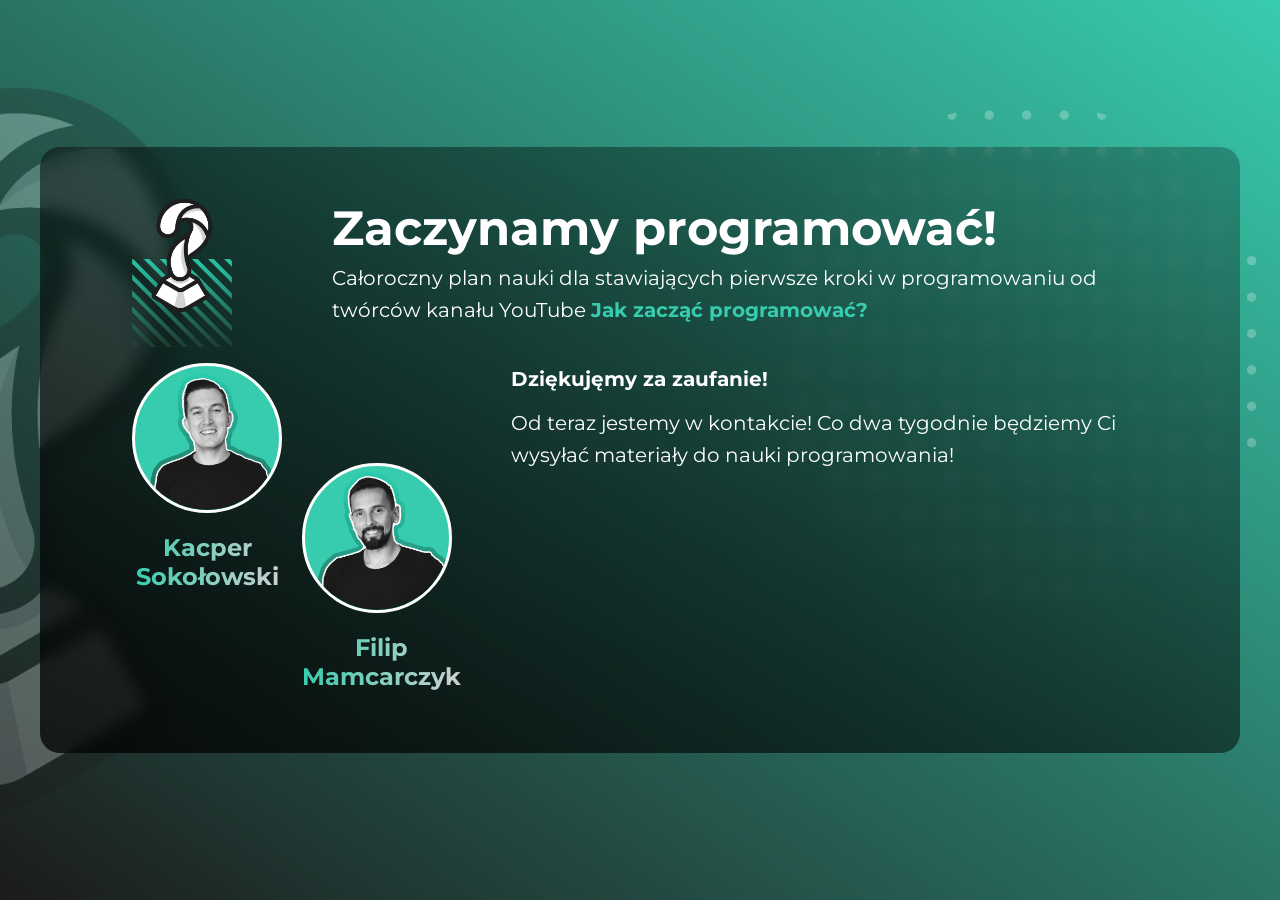
==== commit 7ea7a4f3: "Add missing lang attribute" ====
--- a/dzieki/index.html
+++ b/dzieki/index.html
@@ -1,6 +1,9 @@
-<html>
+<!DOCTYPE html>
+<html lang="pl-PL">
   <head>
     <meta name="viewport" content="width=device-width, initial-scale=1.0" />
+    <meta name="description" 
+    content="Całoroczny plan nauki dla stawiających pierwsze kroki w programowaniu zawierający linki do darmowych źródeł nauki">
     <link rel="stylesheet" href="../styles.css" />
     <link
       href="https://fonts.googleapis.com/css2?family=Montserrat:wght@400;700&display=swap"
--- a/styles.css
+++ b/styles.css
@@ -26,12 +26,25 @@
   flex-wrap: wrap;
   padding: 32px 92px;
   border-radius: 20px;
+  max-height: 95vh;
+  overflow: auto;
   background: linear-gradient(to left bottom, rgba(0, 0, 0, 0.25), rgba(0, 0, 0, 0.75));
   backdrop-filter: blur(8px);
   color: #fff;
   font-family: "Montserrat", Arial, Helvetica, sans-serif;
-}
-
+  position: relative;
+  z-index: 2;
+}
+
+.background {
+  width: 100vw;
+  height: 100vh;
+  overflow: hidden;
+  position: absolute;
+  left: 0;
+  top: 0;
+  z-index: 1;
+}
 
 .background__img {
   position: absolute;
@@ -45,9 +58,8 @@
 }   
 
 .background__img--dots {
-  left: 50%;
-  top: 0;
-  height: 75vh;
+  left: 60%;
+  top: 10%;
   animation: rotate 25s linear infinite;
 }
 
@@ -91,18 +103,18 @@
 }
 
 .logo__bg {
-  width: 150px;
-  top: 125px;
+  width: 100px;
+  top: 80px;
   position: absolute;
 }
 
 .logo__question-mark {
-  width: 150px;
+  width: 100px;
   position: relative;
 }
 
 h1 {
-  padding: 20px 0 42px;
+  padding: 20px 0 5px;
   font-size: 48px;
   color: #fff;
 }
@@ -115,7 +127,7 @@
 
 main {
   display: flex;
-  padding-top: 65px;
+  padding-top: 25px;
   padding-bottom: 30px;
 }
 
@@ -128,9 +140,9 @@
   color: #fff;
   font-size: 42px;
   font-weight: 700;
+  text-align: center;
   background-color: var(--green);
-  text-align: center;
-    background: linear-gradient(
+  background: linear-gradient(
     to right top, var(--green), rgba(255, 255, 255, 0.6) 
   );
   border: none;
@@ -140,6 +152,10 @@
   text-align: center;
 }
 
+.button__container {
+  text-align: center;
+}
+
 #subscribe-button:focus {
   outline-color: #fff;
 }
@@ -165,16 +181,16 @@
   height: 100%;
   margin-right: 50px;
   list-style-type: none;
+  position: relative;
 }
 
 .person:last-child {
-  margin-left: 20px;
-  align-self: flex-end;
+  margin: 100px 0 0 20px;
 }
 
 .person__img-container {
-  width: 200px;
-  height: 200px;
+  width: 150px;
+  height: 150px;
   margin-bottom: 20px;
   background: var(--green);
   border: solid 3px #fff;
@@ -194,7 +210,7 @@
 .person__name {
   display: block;
   text-align: center;
-  font-size: 32px;
+  font-size: 24px;
   font-weight: 700;
   color: #fff;
   background: linear-gradient(to right,  var(--green), rgba(255, 255, 255, 0.8));
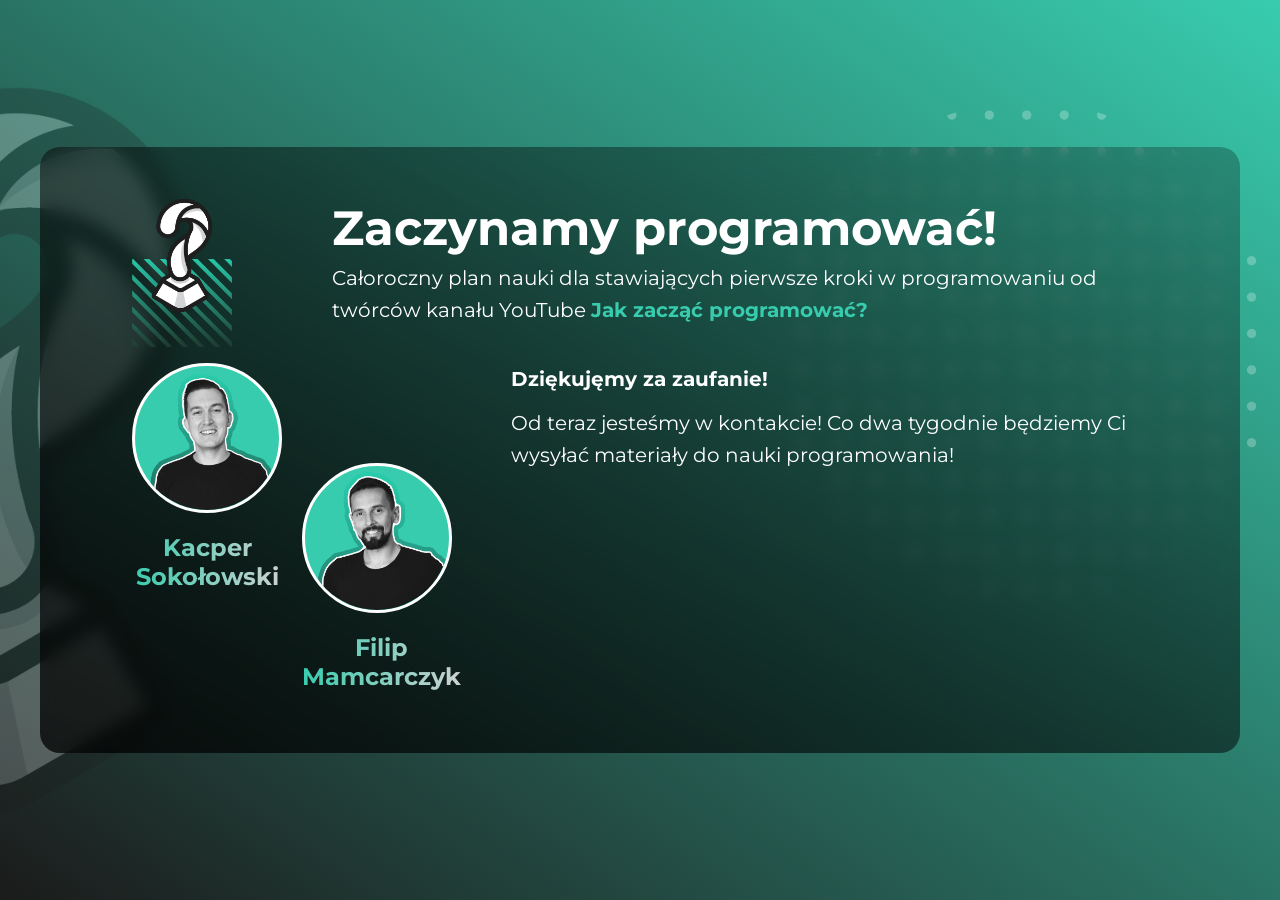
==== commit e17ce780: "Fix typo & added gitignore" ====
--- a/dzieki/index.html
+++ b/dzieki/index.html
@@ -2,8 +2,10 @@
 <html lang="pl-PL">
   <head>
     <meta name="viewport" content="width=device-width, initial-scale=1.0" />
-    <meta name="description" 
-    content="Całoroczny plan nauki dla stawiających pierwsze kroki w programowaniu zawierający linki do darmowych źródeł nauki">
+    <meta
+      name="description"
+      content="Całoroczny plan nauki dla stawiających pierwsze kroki w programowaniu zawierający linki do darmowych źródeł nauki"
+    />
     <link rel="stylesheet" href="../styles.css" />
     <link
       href="https://fonts.googleapis.com/css2?family=Montserrat:wght@400;700&display=swap"
@@ -14,51 +16,73 @@
   </head>
   <body>
     <div class="background">
-      <img src="../img/button.png" alt="" class="background__img background__img--button">
-      <img src="../img/dots.png"  alt="" class="background__img background__img--dots">
-      
-      <img src="../img/logo-question-mark.png" alt="" class="background__img background__img--logo">
-  </div>
-  <div class="container">
+      <img
+        src="../img/button.png"
+        alt=""
+        class="background__img background__img--button"
+      />
+      <img
+        src="../img/dots.png"
+        alt=""
+        class="background__img background__img--dots"
+      />
+
+      <img
+        src="../img/logo-question-mark.png"
+        alt=""
+        class="background__img background__img--logo"
+      />
+    </div>
+    <div class="container">
       <div class="logo">
-          <img src="../img/logo-bg.png" alt="" class="logo__bg">
-          <img src="../img/logo-question-mark.png" alt="" class="logo__question-mark">
+        <img src="../img/logo-bg.png" alt="" class="logo__bg" />
+        <img
+          src="../img/logo-question-mark.png"
+          alt=""
+          class="logo__question-mark"
+        />
       </div>
       <header>
-          <h1>Zaczynamy programować!</h1>
-          <p>Całoroczny plan nauki dla stawiających pierwsze kroki w programowaniu od twórców kanału YouTube 
-              <a class="header__link" href="https://jakzaczacprogramowac.pl">
-                  Jak zacząć programować?
-              </a>
-          </p>
+        <h1>Zaczynamy programować!</h1>
+        <p>
+          Całoroczny plan nauki dla stawiających pierwsze kroki w programowaniu
+          od twórców kanału YouTube
+          <a class="header__link" href="https://jakzaczacprogramowac.pl">
+            Jak zacząć programować?
+          </a>
+        </p>
       </header>
       <main>
-          <section class="section--people">
-              <h2 id="authors">Autorzy</h2>
-              <ul class="people">
-                  <li class="person">
-                      <div class="person__img-container">
-                          <img src="../img/kacper.png" alt="" class="person__img">
-                      </div>
-                      <span class="person__name">Kacper Sokołowski</span>
-                  </li>
-                  <li class="person">
-                      <div class="person__img-container">
-                          <img src="../img/filip.png" alt="" class="person__img person__img--filip">
-                      </div>
-                      <span class="person__name">Filip Mamcarczyk</span>
-                  </li>
-              </ul>
-          </section>
-          <section>
-              <p><b>Dziękujęmy za zaufanie!</b></p>
-              <p>
-                Od teraz jestemy w kontakcie! Co dwa tygodnie będziemy Ci wysyłać
-                materiały do nauki programowania!
-              </p>
-          </section>
+        <section class="section--people">
+          <h2 id="authors">Autorzy</h2>
+          <ul class="people">
+            <li class="person">
+              <div class="person__img-container">
+                <img src="../img/kacper.png" alt="" class="person__img" />
+              </div>
+              <span class="person__name">Kacper Sokołowski</span>
+            </li>
+            <li class="person">
+              <div class="person__img-container">
+                <img
+                  src="../img/filip.png"
+                  alt=""
+                  class="person__img person__img--filip"
+                />
+              </div>
+              <span class="person__name">Filip Mamcarczyk</span>
+            </li>
+          </ul>
+        </section>
+        <section>
+          <p><b>Dziękujęmy za zaufanie!</b></p>
+          <p>
+            Od teraz jesteśmy w kontakcie! Co dwa tygodnie będziemy Ci wysyłać
+            materiały do nauki programowania!
+          </p>
+        </section>
       </main>
-  </div>  
+    </div>
 
     <!-- Global site tag (gtag.js) - Google Analytics -->
     <!-- <script
